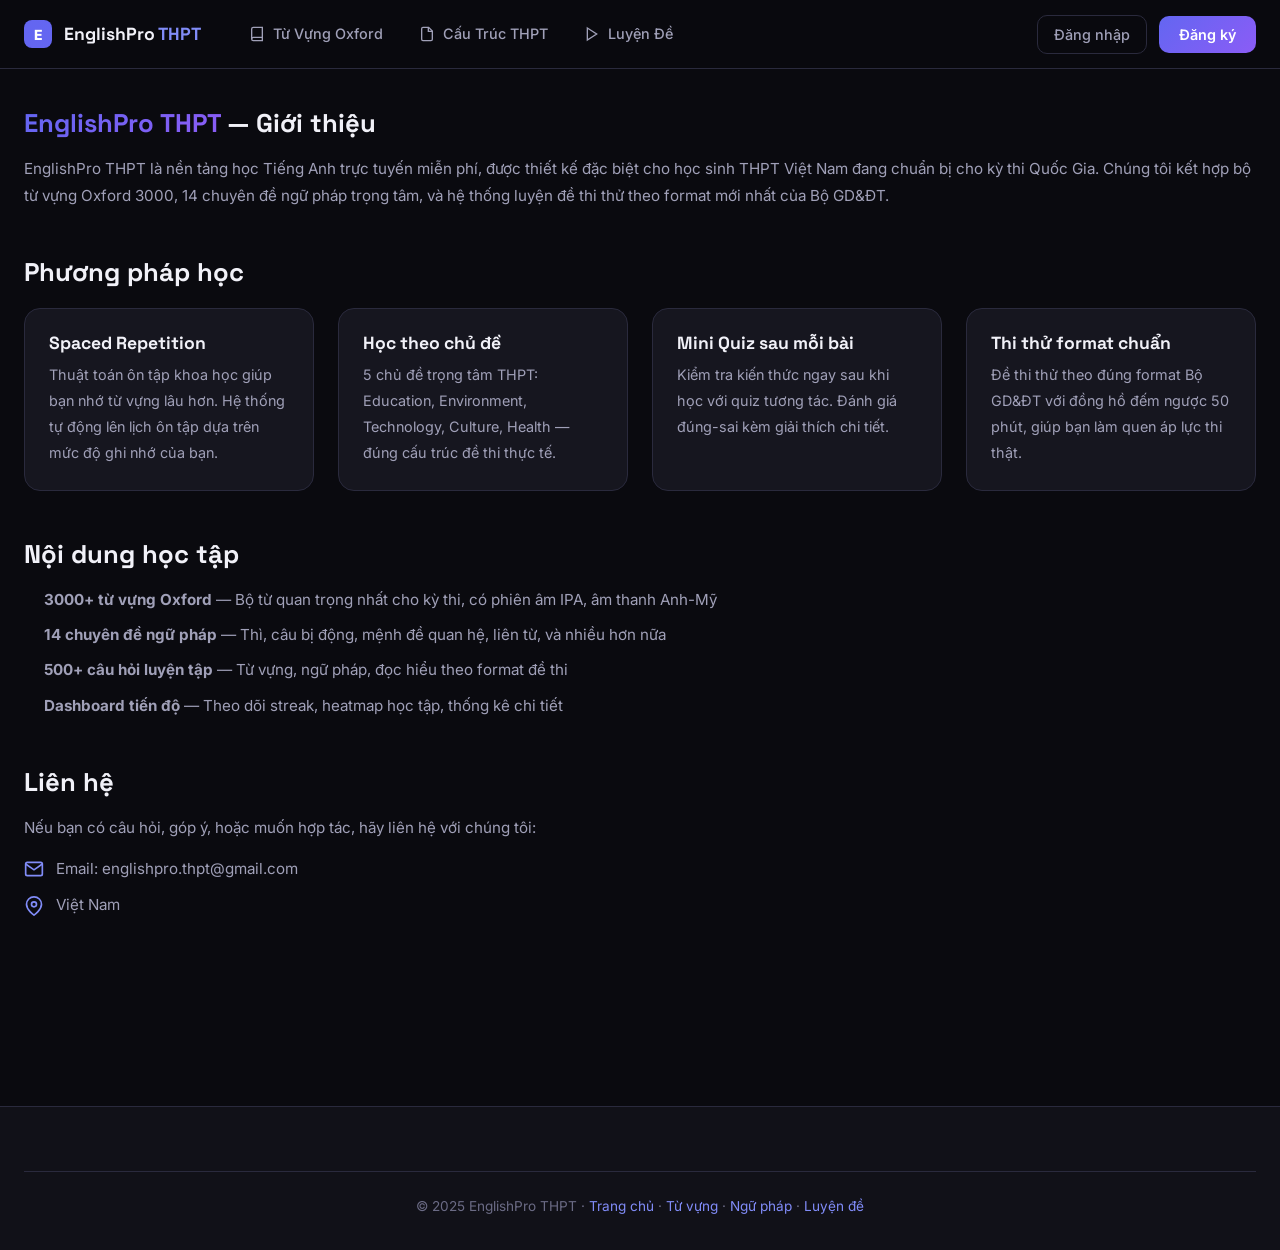
==== about.html @ 95fe0ea1 "Fix bugs, add features: favicon, OG tags, password hashing, forgot password, about page, README - Fi" ====
<!DOCTYPE html>
<html lang="vi">
<head>
  <meta charset="UTF-8" />
  <meta name="viewport" content="width=device-width, initial-scale=1.0" />
  <title>Giới thiệu – EnglishPro THPT</title>
  <meta name="description" content="EnglishPro THPT - Nền tảng luyện thi Tiếng Anh THPT Quốc Gia miễn phí cho học sinh Việt Nam." />
  <link rel="preconnect" href="https://fonts.googleapis.com" />
  <link rel="preconnect" href="https://fonts.gstatic.com" crossorigin />
  <link href="https://fonts.googleapis.com/css2?family=Inter:wght@300;400;500;600;700;800;900&family=Space+Grotesk:wght@400;500;600;700&display=swap" rel="stylesheet" />
  <link rel="stylesheet" href="css/main.css" />
  <link rel="icon" type="image/svg+xml" href="data:image/svg+xml,%3Csvg xmlns='http://www.w3.org/2000/svg' width='32' height='32'%3E%3Crect width='32' height='32' rx='8' fill='%236366f1'/%3E%3Ctext x='16' y='23' text-anchor='middle' fill='white' font-size='18' font-weight='800' font-family='Inter,sans-serif'%3EE%3C/text%3E%3C/svg%3E" />
  <meta property="og:title" content="Gi&#7899;i thi&#7879;u EnglishPro THPT" />
  <meta property="og:description" content="N&#7873;n t&#7843;ng luy&#7879;n thi Ti&#7871;ng Anh THPT mi&#7877;n ph&#237; cho h&#7885;c sinh Vi&#7879;t Nam." />
  <meta property="og:type" content="website" />
  <meta property="og:locale" content="vi_VN" />
  <style>
    .about-page { padding: calc(68px + 40px) 0 60px; min-height: 100vh; }
    .about-section { margin-bottom: 48px; }
    .about-section h2 { font-size: 1.6rem; margin-bottom: 16px; color: var(--text-primary); }
    .about-section h2 .gradient-text { background: var(--gradient-primary); -webkit-background-clip: text; -webkit-text-fill-color: transparent; }
    .about-section p, .about-section li { color: var(--text-secondary); line-height: 1.8; font-size: 0.95rem; }
    .about-section ul { padding-left: 20px; }
    .about-section li { margin-bottom: 8px; }
    .about-grid { display: grid; grid-template-columns: repeat(auto-fit, minmax(280px, 1fr)); gap: 24px; margin-top: 20px; }
    .about-card { background: var(--bg-card); border: 1px solid var(--bg-border); border-radius: var(--radius-lg); padding: 24px; }
    .about-card h3 { font-size: 1.1rem; margin-bottom: 8px; color: var(--text-primary); }
    .about-card p { font-size: 0.9rem; }
    .contact-info { display: flex; flex-direction: column; gap: 12px; margin-top: 16px; }
    .contact-item { display: flex; align-items: center; gap: 12px; color: var(--text-secondary); font-size: 0.95rem; }
    .contact-item svg { color: var(--primary-light); flex-shrink: 0; }
  </style>
</head>
<body>

<!-- NAVIGATION -->
<nav class="navbar" id="navbar">
  <div class="nav-container">
    <a href="index.html" class="nav-logo">
      <div class="logo-icon">
        <svg width="28" height="28" viewBox="0 0 28 28" fill="none">
          <rect width="28" height="28" rx="8" fill="url(#logoGrad)" />
          <text x="14" y="20" text-anchor="middle" fill="white" font-size="14" font-weight="800" font-family="Inter">E</text>
          <defs><linearGradient id="logoGrad" x1="0" y1="0" x2="28" y2="28"><stop offset="0%" stop-color="#6366f1" /><stop offset="100%" stop-color="#8b5cf6" /></linearGradient></defs>
        </svg>
      </div>
      <span>EnglishPro <span class="logo-accent">THPT</span></span>
    </a>
    <ul class="nav-links" id="navLinks">
      <li><a href="vocabulary.html" class="nav-link">
        <svg width="16" height="16" viewBox="0 0 24 24" fill="none" stroke="currentColor" stroke-width="2"><path d="M4 19.5A2.5 2.5 0 016.5 17H20" /><path d="M6.5 2H20v20H6.5A2.5 2.5 0 014 19.5v-15A2.5 2.5 0 016.5 2z" /></svg>
        Từ Vựng Oxford</a></li>
      <li><a href="grammar.html" class="nav-link">
        <svg width="16" height="16" viewBox="0 0 24 24" fill="none" stroke="currentColor" stroke-width="2"><path d="M14.5 2H6a2 2 0 00-2 2v16a2 2 0 002 2h12a2 2 0 002-2V7.5L14.5 2z" /><polyline points="14 2 14 8 20 8" /></svg>
        Cấu Trúc THPT</a></li>
      <li><a href="practice.html" class="nav-link">
        <svg width="16" height="16" viewBox="0 0 24 24" fill="none" stroke="currentColor" stroke-width="2"><polygon points="5 3 19 12 5 21 5 3" /></svg>
        Luyện Đề</a></li>
    </ul>
    <div class="nav-actions">
      <button class="btn-ghost" onclick="openAuthModal('login')" id="loginBtn">Đăng nhập</button>
      <button class="btn-primary" onclick="openAuthModal('register')" id="registerBtn">Đăng ký</button>
      <div class="user-menu hidden" id="userMenu">
        <div class="user-avatar" id="userAvatar">A</div>
        <span id="userNameDisplay">Học sinh</span>
        <button class="btn-ghost btn-sm" onclick="logout()">Đăng xuất</button>
      </div>
    </div>
    <button class="nav-toggle" id="navToggle" onclick="toggleNav()"><span></span><span></span><span></span></button>
  </div>
</nav>

<div class="about-page">
  <div class="container">
    <!-- Giới thiệu -->
    <div class="about-section" id="about">
      <h2><span class="gradient-text">EnglishPro THPT</span> — Giới thiệu</h2>
      <p>
        EnglishPro THPT là nền tảng học Tiếng Anh trực tuyến miễn phí, được thiết kế đặc biệt cho học sinh THPT Việt Nam
        đang chuẩn bị cho kỳ thi Quốc Gia. Chúng tôi kết hợp bộ từ vựng Oxford 3000, 14 chuyên đề ngữ pháp trọng tâm,
        và hệ thống luyện đề thi thử theo format mới nhất của Bộ GD&ĐT.
      </p>
    </div>

    <!-- Phương pháp học -->
    <div class="about-section" id="method">
      <h2>Phương pháp học</h2>
      <div class="about-grid">
        <div class="about-card">
          <h3>Spaced Repetition</h3>
          <p>Thuật toán ôn tập khoa học giúp bạn nhớ từ vựng lâu hơn. Hệ thống tự động lên lịch ôn tập dựa trên mức độ ghi nhớ của bạn.</p>
        </div>
        <div class="about-card">
          <h3>Học theo chủ đề</h3>
          <p>5 chủ đề trọng tâm THPT: Education, Environment, Technology, Culture, Health — đúng cấu trúc đề thi thực tế.</p>
        </div>
        <div class="about-card">
          <h3>Mini Quiz sau mỗi bài</h3>
          <p>Kiểm tra kiến thức ngay sau khi học với quiz tương tác. Đánh giá đúng-sai kèm giải thích chi tiết.</p>
        </div>
        <div class="about-card">
          <h3>Thi thử format chuẩn</h3>
          <p>Đề thi thử theo đúng format Bộ GD&ĐT với đồng hồ đếm ngược 50 phút, giúp bạn làm quen áp lực thi thật.</p>
        </div>
      </div>
    </div>

    <!-- Nội dung -->
    <div class="about-section">
      <h2>Nội dung học tập</h2>
      <ul>
        <li><strong>3000+ từ vựng Oxford</strong> — Bộ từ quan trọng nhất cho kỳ thi, có phiên âm IPA, âm thanh Anh-Mỹ</li>
        <li><strong>14 chuyên đề ngữ pháp</strong> — Thì, câu bị động, mệnh đề quan hệ, liên từ, và nhiều hơn nữa</li>
        <li><strong>500+ câu hỏi luyện tập</strong> — Từ vựng, ngữ pháp, đọc hiểu theo format đề thi</li>
        <li><strong>Dashboard tiến độ</strong> — Theo dõi streak, heatmap học tập, thống kê chi tiết</li>
      </ul>
    </div>

    <!-- Liên hệ -->
    <div class="about-section" id="contact">
      <h2>Liên hệ</h2>
      <p>Nếu bạn có câu hỏi, góp ý, hoặc muốn hợp tác, hãy liên hệ với chúng tôi:</p>
      <div class="contact-info">
        <div class="contact-item">
          <svg width="20" height="20" viewBox="0 0 24 24" fill="none" stroke="currentColor" stroke-width="2"><path d="M4 4h16c1.1 0 2 .9 2 2v12c0 1.1-.9 2-2 2H4c-1.1 0-2-.9-2-2V6c0-1.1.9-2 2-2z"/><polyline points="22,6 12,13 2,6"/></svg>
          <span>Email: englishpro.thpt@gmail.com</span>
        </div>
        <div class="contact-item">
          <svg width="20" height="20" viewBox="0 0 24 24" fill="none" stroke="currentColor" stroke-width="2"><path d="M21 10c0 7-9 13-9 13s-9-6-9-13a9 9 0 0118 0z"/><circle cx="12" cy="10" r="3"/></svg>
          <span>Việt Nam</span>
        </div>
      </div>
    </div>
  </div>
</div>

<!-- AUTH MODAL -->
<div class="modal-overlay" id="authModal" onclick="closeAuthModal(event)">
  <div class="modal" id="authModalContent">
    <button class="modal-close" onclick="closeModal()"><svg width="20" height="20" viewBox="0 0 24 24" fill="none" stroke="currentColor" stroke-width="2"><line x1="18" y1="6" x2="6" y2="18"/><line x1="6" y1="6" x2="18" y2="18"/></svg></button>
    <div class="modal-tabs"><button class="tab-btn active" id="loginTab" onclick="switchTab('login')">Đăng nhập</button><button class="tab-btn" id="registerTab" onclick="switchTab('register')">Đăng ký</button></div>
    <div class="tab-content active" id="loginContent">
      <div class="modal-header"><h2>Chào mừng trở lại! 👋</h2><p>Tiếp tục hành trình học tiếng Anh của bạn</p></div>
      <form onsubmit="handleLogin(event)"><div class="form-group"><label>Email</label><input type="email" id="loginEmail" placeholder="example@email.com" required /></div><div class="form-group"><label>Mật khẩu</label><input type="password" id="loginPassword" placeholder="••••••••" required /></div><button type="submit" class="btn-primary btn-full">Đăng nhập</button><p style="text-align:center;margin-top:8px;"><a onclick="handleForgotPassword()" style="cursor:pointer;color:var(--primary-light);font-size:0.85rem;">Quên mật khẩu?</a></p></form>
      <p class="modal-switch">Chưa có tài khoản? <a onclick="switchTab('register')">Đăng ký ngay</a></p>
    </div>
    <div class="tab-content" id="registerContent">
      <div class="modal-header"><h2>Bắt đầu miễn phí! 🚀</h2><p>Tạo tài khoản để theo dõi tiến độ học tập</p></div>
      <form onsubmit="handleRegister(event)"><div class="form-group"><label>Tên học sinh</label><input type="text" id="regName" placeholder="Nguyễn Văn A" required /></div><div class="form-group"><label>Email</label><input type="email" id="regEmail" placeholder="example@email.com" required /></div><div class="form-group"><label>Mật khẩu</label><input type="password" id="regPassword" placeholder="Tối thiểu 6 ký tự" required /></div><div class="form-group"><label>Mục tiêu điểm THPT</label><select id="regTarget"><option value="6">6.0 – Đủ điểm xét tuyển</option><option value="7">7.0 – Trung bình khá</option><option value="8" selected>8.0 – Khá Giỏi</option><option value="9">9.0 – Xuất sắc</option><option value="10">10.0 – Hoàn hảo tuyệt đối</option></select></div><button type="submit" class="btn-primary btn-full">Tạo tài khoản</button></form>
      <p class="modal-switch">Đã có tài khoản? <a onclick="switchTab('login')">Đăng nhập</a></p>
    </div>
  </div>
</div>

<footer class="footer">
  <div class="container">
    <div class="footer-bottom">
      <p>&copy; 2025 EnglishPro THPT &middot; <a href="index.html">Trang chủ</a> &middot; <a href="vocabulary.html">Từ vựng</a> &middot; <a href="grammar.html">Ngữ pháp</a> &middot; <a href="practice.html">Luyện đề</a></p>
    </div>
  </div>
</footer>

<script src="js/data.js"></script>
<script src="js/data-extra.js"></script>
<script src="js/data-oxford.js"></script>
<script src="js/app.js"></script>
</body>
</html>
---- css/main.css ----
/* ============================================================
   ENGLISHPRO THPT — MAIN CSS (Design System + Shared Components)
   ============================================================ */

/* --- Google Fonts already loaded in HTML head --- */

/* ---- CSS Variables ---- */
:root {
  /* Colors */
  --primary: #6366f1;
  --primary-dark: #4f46e5;
  --primary-light: #818cf8;
  --secondary: #8b5cf6;
  --accent: #06b6d4;
  --accent-green: #10b981;
  --accent-orange: #f59e0b;
  --accent-red: #ef4444;
  --accent-pink: #ec4899;

  /* Dark Background System */
  --bg-base: #0a0a0f;
  --bg-surface: #111118;
  --bg-card: #16161f;
  --bg-card-hover: #1e1e2d;
  --bg-border: #2a2a3d;
  --bg-input: #1a1a27;

  /* Text */
  --text-primary: #f1f1f8;
  --text-secondary: #a0a0b8;
  --text-muted: #6b6b85;
  --text-accent: #818cf8;

  /* Gradients */
  --gradient-primary: linear-gradient(135deg, #6366f1, #8b5cf6);
  --gradient-hero: linear-gradient(135deg, #0a0a1a 0%, #0f0f25 50%, #0a0a1a 100%);
  --gradient-card: linear-gradient(135deg, rgba(99,102,241,0.08), rgba(139,92,246,0.08));

  /* Levels */
  --level-a1: #22c55e;
  --level-a2: #3b82f6;
  --level-b1: #f59e0b;
  --level-b2: #ef4444;

  /* Spacing */
  --space-1: 4px;
  --space-2: 8px;
  --space-3: 12px;
  --space-4: 16px;
  --space-5: 20px;
  --space-6: 24px;
  --space-8: 32px;
  --space-10: 40px;
  --space-12: 48px;
  --space-16: 64px;
  --space-20: 80px;

  /* Border Radius */
  --radius-sm: 6px;
  --radius-md: 10px;
  --radius-lg: 16px;
  --radius-xl: 24px;
  --radius-full: 9999px;

  /* Shadows */
  --shadow-sm: 0 1px 3px rgba(0,0,0,0.5);
  --shadow-md: 0 4px 16px rgba(0,0,0,0.4);
  --shadow-lg: 0 8px 32px rgba(0,0,0,0.5);
  --shadow-glow: 0 0 24px rgba(99,102,241,0.3);

  /* Transitions */
  --transition: all 0.2s ease;
  --transition-slow: all 0.4s ease;

  /* Font */
  --font-main: 'Inter', sans-serif;
  --font-display: 'Space Grotesk', sans-serif;
}

/* ---- Reset & Base ---- */
*, *::before, *::after { box-sizing: border-box; margin: 0; padding: 0; }
html { scroll-behavior: smooth; }
body {
  font-family: var(--font-main);
  background-color: var(--bg-base);
  color: var(--text-primary);
  line-height: 1.6;
  -webkit-font-smoothing: antialiased;
  min-height: 100vh;
}
a { color: var(--primary-light); text-decoration: none; transition: var(--transition); }
a:hover { color: var(--text-primary); }
img { max-width: 100%; display: block; }
button { cursor: pointer; border: none; outline: none; font-family: var(--font-main); }
input, select, textarea { font-family: var(--font-main); }
ul { list-style: none; }

/* ---- Container ---- */
.container {
  max-width: 1280px;
  margin: 0 auto;
  padding: 0 var(--space-6);
}

/* ---- Typography ---- */
h1, h2, h3, h4, h5, h6 { font-family: var(--font-display); font-weight: 700; line-height: 1.2; }
.gradient-text {
  background: var(--gradient-primary);
  -webkit-background-clip: text;
  -webkit-text-fill-color: transparent;
  background-clip: text;
}

/* ============================================================
   NAVIGATION
   ============================================================ */
.navbar {
  position: fixed;
  top: 0;
  left: 0;
  right: 0;
  z-index: 1000;
  background: rgba(10,10,15,0.85);
  backdrop-filter: blur(20px);
  -webkit-backdrop-filter: blur(20px);
  border-bottom: 1px solid var(--bg-border);
  transition: var(--transition);
}
.navbar.scrolled {
  background: rgba(10,10,15,0.97);
  box-shadow: 0 2px 20px rgba(0,0,0,0.5);
}
.nav-container {
  max-width: 1280px;
  margin: 0 auto;
  padding: 0 var(--space-6);
  height: 68px;
  display: flex;
  align-items: center;
  gap: var(--space-8);
}
.nav-logo {
  display: flex;
  align-items: center;
  gap: var(--space-3);
  font-family: var(--font-display);
  font-weight: 700;
  font-size: 1.1rem;
  color: var(--text-primary);
  white-space: nowrap;
}
.nav-logo:hover { color: var(--text-primary); }
.logo-icon { display: flex; align-items: center; flex-shrink: 0; }
.logo-accent { color: var(--primary-light); }
.nav-links {
  display: flex;
  align-items: center;
  gap: var(--space-1);
  flex: 1;
}
.nav-link {
  display: flex;
  align-items: center;
  gap: var(--space-2);
  padding: var(--space-2) var(--space-4);
  border-radius: var(--radius-md);
  color: var(--text-secondary);
  font-weight: 500;
  font-size: 0.9rem;
  transition: var(--transition);
  white-space: nowrap;
}
.nav-link:hover, .nav-link.active {
  color: var(--text-primary);
  background: rgba(99,102,241,0.12);
}
.nav-link.active { color: var(--primary-light); }
.nav-actions {
  display: flex;
  align-items: center;
  gap: var(--space-3);
  margin-left: auto;
  white-space: nowrap;
}
.nav-toggle {
  display: none;
  flex-direction: column;
  gap: 5px;
  padding: var(--space-2);
  background: none;
  border-radius: var(--radius-sm);
  flex-shrink: 0;
}
.nav-toggle span {
  display: block;
  width: 22px;
  height: 2px;
  background: var(--text-secondary);
  border-radius: 2px;
  transition: var(--transition);
}

/* ============================================================
   BUTTONS
   ============================================================ */
.btn-primary {
  display: inline-flex;
  align-items: center;
  gap: var(--space-2);
  padding: 10px 20px;
  background: var(--gradient-primary);
  color: white;
  border-radius: var(--radius-md);
  font-weight: 600;
  font-size: 0.9rem;
  transition: var(--transition);
  border: none;
  white-space: nowrap;
}
.btn-primary:hover {
  transform: translateY(-1px);
  box-shadow: var(--shadow-glow);
  color: white;
}
.btn-ghost {
  display: inline-flex;
  align-items: center;
  gap: var(--space-2);
  padding: 10px 16px;
  background: transparent;
  color: var(--text-secondary);
  border-radius: var(--radius-md);
  font-weight: 500;
  font-size: 0.9rem;
  transition: var(--transition);
  border: 1px solid var(--bg-border);
}
.btn-ghost:hover {
  color: var(--text-primary);
  background: var(--bg-card);
  border-color: var(--primary);
}
.btn-sm { padding: 6px 12px; font-size: 0.8rem; }
.btn-lg { padding: 14px 28px; font-size: 1rem; }
.btn-full { width: 100%; justify-content: center; }
.btn-icon {
  display: flex;
  align-items: center;
  justify-content: center;
  width: 36px;
  height: 36px;
  background: var(--bg-card);
  border: 1px solid var(--bg-border);
  border-radius: var(--radius-md);
  color: var(--text-secondary);
  transition: var(--transition);
}
.btn-icon:hover { color: var(--primary-light); border-color: var(--primary); }

/* ============================================================
   SECTION HEADERS
   ============================================================ */
.section-header {
  text-align: center;
  margin-bottom: var(--space-12);
}
.section-title {
  font-size: clamp(1.8rem, 3vw, 2.5rem);
  margin-bottom: var(--space-3);
  color: var(--text-primary);
}
.section-subtitle {
  font-size: 1rem;
  color: var(--text-secondary);
  max-width: 600px;
  margin: 0 auto;
}

/* ============================================================
   PAGE HEADERS
   ============================================================ */
.page-header {
  padding: calc(68px + 40px) 0 var(--space-10);
  background: var(--gradient-hero);
  border-bottom: 1px solid var(--bg-border);
  position: relative;
  overflow: hidden;
}
.page-header::before {
  content: '';
  position: absolute;
  top: -50%;
  left: -20%;
  width: 600px;
  height: 600px;
  background: radial-gradient(circle, rgba(99,102,241,0.12) 0%, transparent 70%);
  border-radius: 50%;
}
.page-header-content {
  position: relative;
  z-index: 1;
}
.page-title {
  font-size: clamp(2rem, 4vw, 3rem);
  margin: var(--space-4) 0 var(--space-3);
}
.page-subtitle {
  color: var(--text-secondary);
  font-size: 1rem;
}
.breadcrumb {
  display: flex;
  align-items: center;
  gap: var(--space-2);
  font-size: 0.85rem;
  color: var(--text-muted);
  margin-bottom: var(--space-3);
}
.breadcrumb a { color: var(--text-muted); }
.breadcrumb a:hover { color: var(--primary-light); }

/* ============================================================
   MODALS (shared)
   ============================================================ */
.modal-overlay {
  position: fixed;
  inset: 0;
  z-index: 2000;
  background: rgba(0,0,0,0.8);
  backdrop-filter: blur(8px);
  display: flex;
  align-items: center;
  justify-content: center;
  opacity: 0;
  visibility: hidden;
  transition: var(--transition-slow);
  padding: var(--space-4);
}
.modal-overlay.active {
  opacity: 1;
  visibility: visible;
}
.modal {
  background: var(--bg-card);
  border: 1px solid var(--bg-border);
  border-radius: var(--radius-xl);
  padding: var(--space-8);
  width: 100%;
  max-width: 420px;
  position: relative;
  transform: translateY(20px);
  transition: var(--transition-slow);
}
.modal-overlay.active .modal { transform: translateY(0); }
.modal-close {
  position: absolute;
  top: var(--space-4);
  right: var(--space-4);
  background: var(--bg-surface);
  border: 1px solid var(--bg-border);
  border-radius: var(--radius-md);
  padding: var(--space-2);
  color: var(--text-secondary);
  display: flex;
  align-items: center;
  justify-content: center;
  transition: var(--transition);
}
.modal-close:hover { color: var(--text-primary); background: var(--bg-card-hover); }
.modal-header { margin-bottom: var(--space-6); }
.modal-header h2 { font-size: 1.4rem; margin-bottom: var(--space-1); }
.modal-header p { color: var(--text-secondary); font-size: 0.9rem; }
.modal-tabs {
  display: flex;
  gap: var(--space-1);
  margin-bottom: var(--space-6);
  background: var(--bg-surface);
  border-radius: var(--radius-md);
  padding: 3px;
}
.tab-btn {
  flex: 1;
  padding: var(--space-2) var(--space-4);
  border-radius: calc(var(--radius-md) - 2px);
  background: transparent;
  color: var(--text-secondary);
  font-weight: 500;
  font-size: 0.9rem;
  transition: var(--transition);
}
.tab-btn.active {
  background: var(--gradient-primary);
  color: white;
}
.tab-content { display: none; }
.tab-content.active { display: block; }
.modal-switch {
  text-align: center;
  margin-top: var(--space-4);
  color: var(--text-secondary);
  font-size: 0.85rem;
}
.modal-switch a { color: var(--primary-light); cursor: pointer; font-weight: 500; }
.modal-switch a:hover { color: var(--text-primary); }

/* ============================================================
   FORMS
   ============================================================ */
.form-group { margin-bottom: var(--space-5); }
.form-group label {
  display: block;
  margin-bottom: var(--space-2);
  font-size: 0.85rem;
  font-weight: 500;
  color: var(--text-secondary);
}
.form-group input,
.form-group select,
.form-group textarea {
  width: 100%;
  padding: 11px 14px;
  background: var(--bg-input);
  border: 1px solid var(--bg-border);
  border-radius: var(--radius-md);
  color: var(--text-primary);
  font-size: 0.9rem;
  transition: var(--transition);
}
.form-group input:focus,
.form-group select:focus {
  outline: none;
  border-color: var(--primary);
  box-shadow: 0 0 0 3px rgba(99,102,241,0.15);
}
.form-group select { appearance: none; background-image: url("data:image/svg+xml,%3Csvg xmlns='http://www.w3.org/2000/svg' width='12' height='12' viewBox='0 0 24 24' fill='none' stroke='%236b6b85' stroke-width='2'%3E%3Cpolyline points='6 9 12 15 18 9'/%3E%3C/svg%3E"); background-repeat: no-repeat; background-position: right 12px center; padding-right: 36px; }
.form-group input::placeholder { color: var(--text-muted); }

/* ============================================================
   USER MENU
   ============================================================ */
.user-menu {
  display: flex;
  align-items: center;
  gap: var(--space-3);
}
.user-menu.hidden { display: none; }
.user-avatar {
  width: 34px;
  height: 34px;
  border-radius: 50%;
  background: var(--gradient-primary);
  display: flex;
  align-items: center;
  justify-content: center;
  font-weight: 700;
  font-size: 0.85rem;
  color: white;
  flex-shrink: 0;
}

/* ============================================================
   WORD LEVEL BADGES
   ============================================================ */
.word-level, .level-badge {
  display: inline-flex;
  align-items: center;
  padding: 2px 8px;
  border-radius: var(--radius-full);
  font-size: 0.7rem;
  font-weight: 700;
  letter-spacing: 0.5px;
  text-transform: uppercase;
}
.level-a1 { background: rgba(34,197,94,0.15); color: var(--level-a1); border: 1px solid rgba(34,197,94,0.3); }
.level-a2 { background: rgba(59,130,246,0.15); color: var(--level-a2); border: 1px solid rgba(59,130,246,0.3); }
.level-b1 { background: rgba(245,158,11,0.15); color: var(--level-b1); border: 1px solid rgba(245,158,11,0.3); }
.level-b2 { background: rgba(239,68,68,0.15); color: var(--level-b2); border: 1px solid rgba(239,68,68,0.3); }

/* COLLOCATION TAGS */
.collocate-tag {
  display: inline-block;
  padding: 3px 10px;
  background: rgba(99,102,241,0.12);
  border: 1px solid rgba(99,102,241,0.3);
  border-radius: var(--radius-full);
  font-size: 0.78rem;
  color: var(--text-accent);
  margin: 3px 2px;
}

/* ============================================================
   FOOTER
   ============================================================ */
.footer {
  background: var(--bg-surface);
  border-top: 1px solid var(--bg-border);
  padding: var(--space-16) 0 var(--space-8);
  margin-top: var(--space-20);
}
.footer-grid {
  display: grid;
  grid-template-columns: 2fr 1fr 1fr 1fr;
  gap: var(--space-10);
  margin-bottom: var(--space-10);
}
.footer-brand .nav-logo { margin-bottom: var(--space-4); }
.footer-brand p { color: var(--text-muted); font-size: 0.9rem; line-height: 1.7; }
.footer-links h4 {
  font-size: 0.85rem;
  font-weight: 600;
  color: var(--text-secondary);
  text-transform: uppercase;
  letter-spacing: 0.5px;
  margin-bottom: var(--space-4);
}
.footer-links ul { display: flex; flex-direction: column; gap: var(--space-2); }
.footer-links ul li a { color: var(--text-muted); font-size: 0.85rem; }
.footer-links ul li a:hover { color: var(--primary-light); }
.footer-bottom {
  padding-top: var(--space-6);
  border-top: 1px solid var(--bg-border);
  text-align: center;
  color: var(--text-muted);
  font-size: 0.85rem;
}

/* ============================================================
   NOTIFICATION TOAST
   ============================================================ */
.toast {
  position: fixed;
  bottom: 24px;
  right: 24px;
  z-index: 3000;
  background: var(--bg-card);
  border: 1px solid var(--bg-border);
  border-radius: var(--radius-lg);
  padding: var(--space-4) var(--space-5);
  display: flex;
  align-items: center;
  gap: var(--space-3);
  box-shadow: var(--shadow-lg);
  transform: translateY(80px);
  opacity: 0;
  transition: var(--transition-slow);
  max-width: 350px;
}
.toast.show { transform: translateY(0); opacity: 1; }
.toast-icon { font-size: 1.4rem; }
.toast-message { font-size: 0.9rem; color: var(--text-primary); }

/* ============================================================
   SCROLLBAR
   ============================================================ */
::-webkit-scrollbar { width: 6px; height: 6px; }
::-webkit-scrollbar-track { background: var(--bg-base); }
::-webkit-scrollbar-thumb { background: var(--bg-border); border-radius: 3px; }
::-webkit-scrollbar-thumb:hover { background: var(--primary); }

/* ============================================================
   RESPONSIVE
   ============================================================ */
@media (max-width: 1024px) {
  .footer-grid { grid-template-columns: 1fr 1fr; gap: var(--space-8); }
}
@media (max-width: 768px) {
  .nav-links { display: none; position: fixed; top: 68px; left: 0; right: 0; background: var(--bg-surface); border-bottom: 1px solid var(--bg-border); flex-direction: column; padding: var(--space-4); gap: var(--space-1); z-index: 999; }
  .nav-links.open { display: flex; }
  .nav-toggle { display: flex; }
  .nav-actions .btn-ghost { display: none; }
  .footer-grid { grid-template-columns: 1fr 1fr; gap: var(--space-6); }
}
@media (max-width: 480px) {
  .container { padding: 0 var(--space-4); }
  .footer-grid { grid-template-columns: 1fr; }
  .modal { padding: var(--space-5); }
}
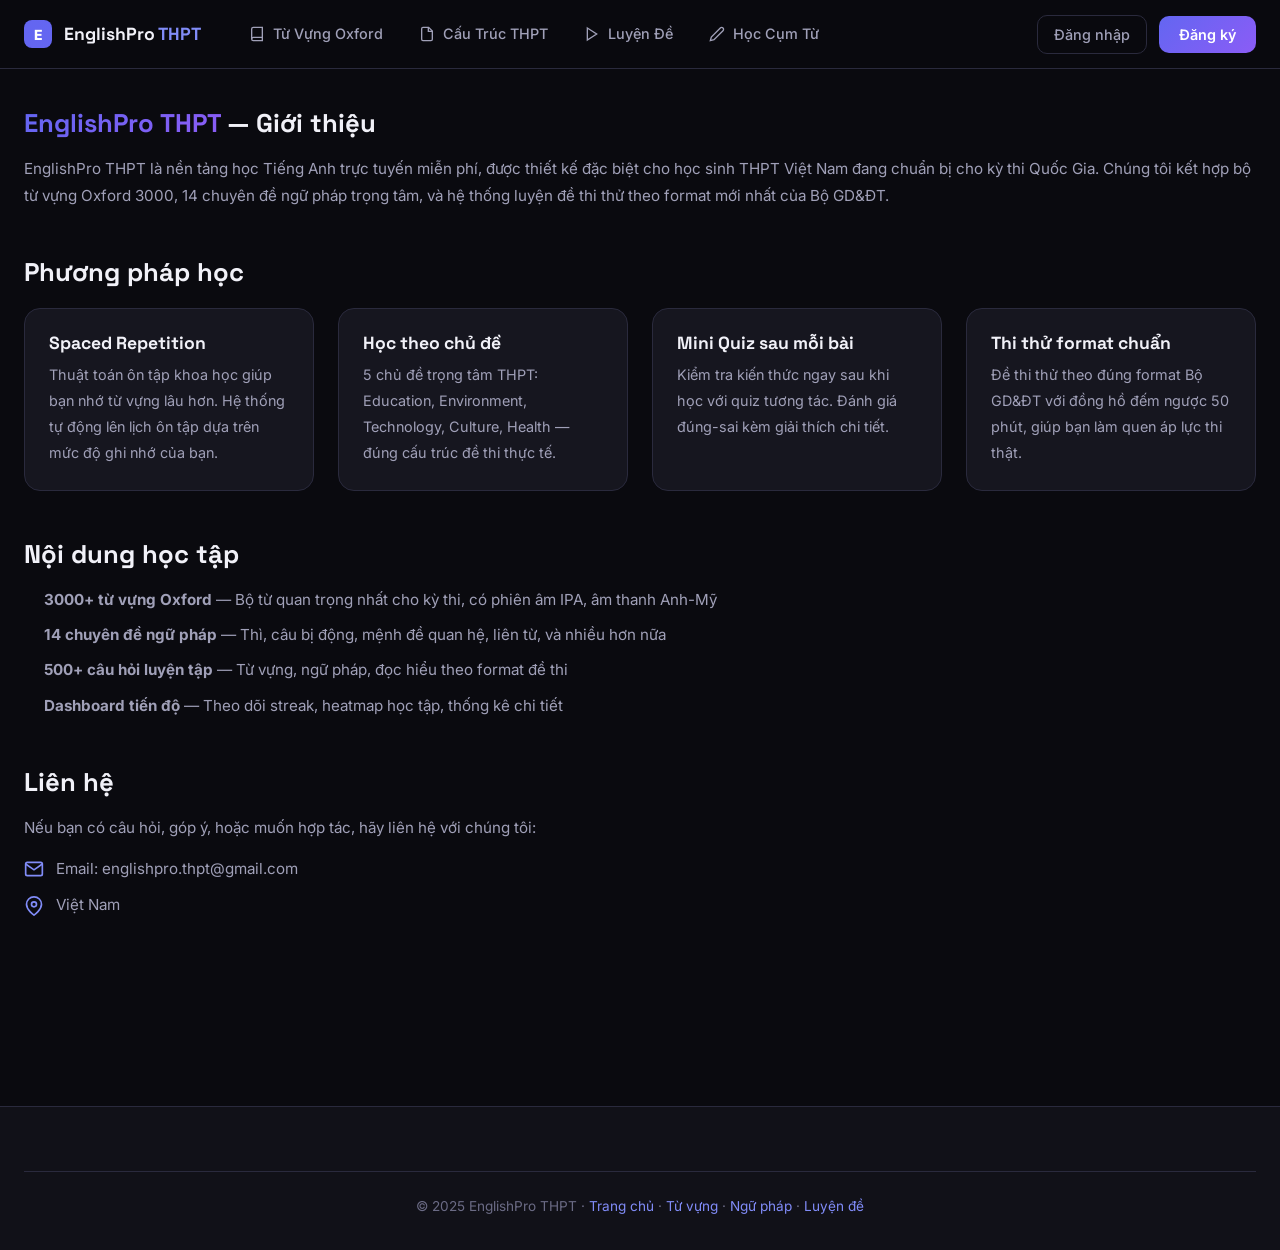
==== commit 315f02a7: "Add collocations page, flashcard sections, mobile responsive, topic redistribution - Redistribute 28" ====
--- a/about.html
+++ b/about.html
@@ -56,6 +56,9 @@
       <li><a href="practice.html" class="nav-link">
         <svg width="16" height="16" viewBox="0 0 24 24" fill="none" stroke="currentColor" stroke-width="2"><polygon points="5 3 19 12 5 21 5 3" /></svg>
         Luyện Đề</a></li>
+      <li><a href="collocations.html" class="nav-link">
+        <svg width="16" height="16" viewBox="0 0 24 24" fill="none" stroke="currentColor" stroke-width="2"><path d="M17 3a2.828 2.828 0 114 4L7.5 20.5 2 22l1.5-5.5L17 3z" /></svg>
+        Học Cụm Từ</a></li>
     </ul>
     <div class="nav-actions">
       <button class="btn-ghost" onclick="openAuthModal('login')" id="loginBtn">Đăng nhập</button>
--- a/css/main.css
+++ b/css/main.css
@@ -569,9 +569,23 @@
   .nav-toggle { display: flex; }
   .nav-actions .btn-ghost { display: none; }
   .footer-grid { grid-template-columns: 1fr 1fr; gap: var(--space-6); }
+  .section-title { font-size: 1.4rem; }
+  .section-subtitle { font-size: 0.9rem; }
+  .features-grid { grid-template-columns: 1fr; }
+  .page-header { padding: calc(68px + 20px) 0 var(--space-6); }
+  .page-title { font-size: 1.6rem; }
+  .modal { margin: var(--space-3); max-width: 100%; }
+  .modal-overlay { padding: var(--space-2); }
+  .btn-primary, .btn-ghost { font-size: 0.85rem; padding: 8px 16px; }
+  .btn-lg { padding: 12px 20px; font-size: 0.9rem; }
 }
 @media (max-width: 480px) {
-  .container { padding: 0 var(--space-4); }
+  .container { padding: 0 var(--space-3); }
   .footer-grid { grid-template-columns: 1fr; }
-  .modal { padding: var(--space-5); }
-}
+  .modal { padding: var(--space-4); }
+  .nav-container { padding: 0 var(--space-3); }
+  .section-header { margin-bottom: var(--space-6); }
+  .page-title { font-size: 1.3rem; }
+  .form-group label { font-size: 0.82rem; }
+  .form-group input, .form-group select { font-size: 0.9rem; padding: 10px 12px; }
+}
